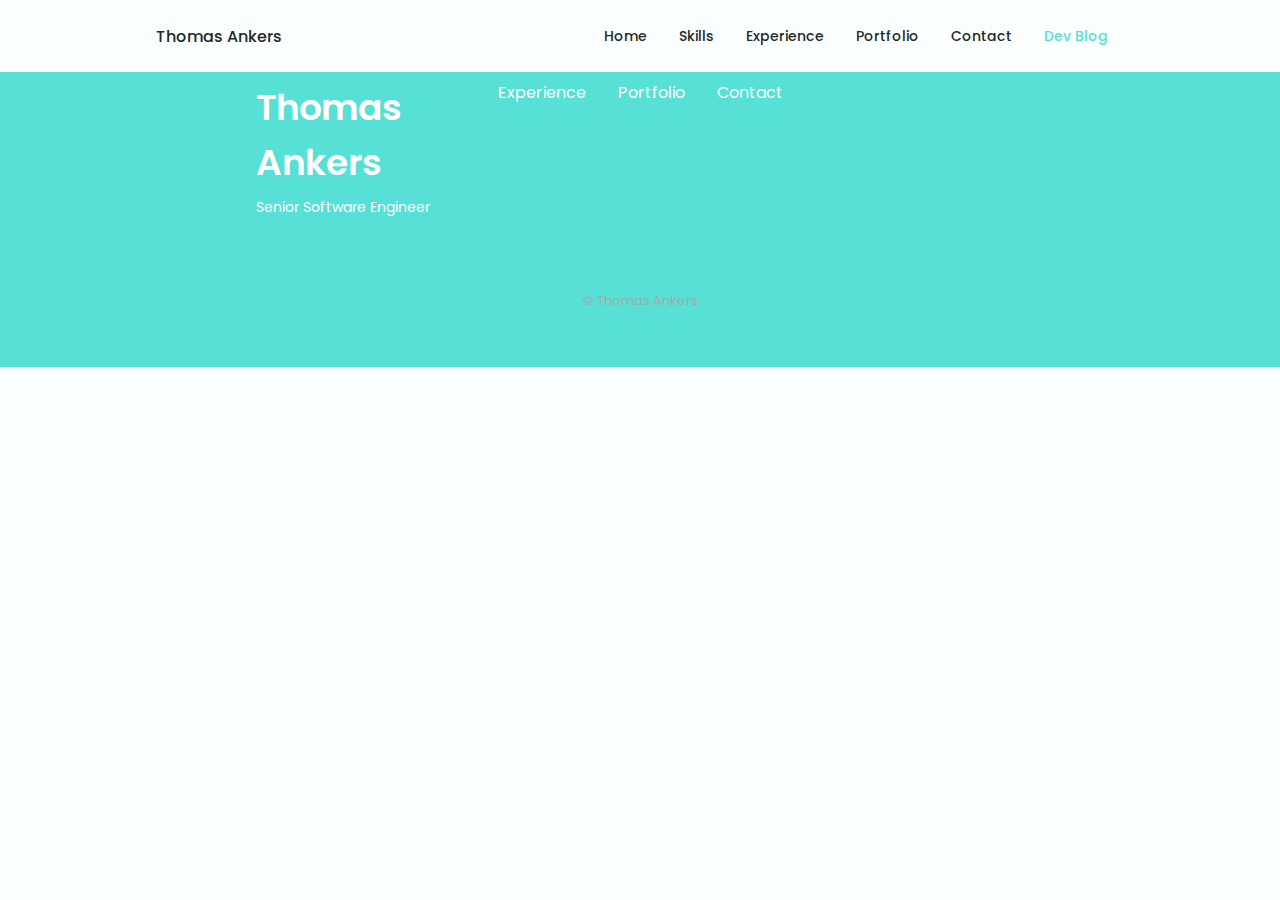
==== devblog.html @ c7f77779 "created new html page + setup nav links" ====
<!DOCTYPE html>
    <html lang="en">
    <head>
        <meta charset="UTF-8">
        <meta name="viewport" content="width=device-width, initial-scale=1.0">

        <!--==================== UNICONS ====================-->
        <link rel="stylesheet" href="https://unicons.iconscout.com/release/v4.0.0/css/line.css">
        
        <!--==================== CSS ====================-->
        <link rel="stylesheet" href="assets/css/styles.css">

        <title>Thomas Ankers</title>
    </head>
    <body>
        <!--==================== HEADER ====================-->
        <header class="header" id="header">
            <nav class="nav container">
                <a href="#" class="nav_logo">Thomas Ankers</a>

                <div class="nav_menu" id="nav-menu">
                    <ul class="nav_list grid">
                        <li class="nav_item">
                            <a href="index.html" class="nav_link">
                                <i class="uil uil-estate nav_icon"></i> Home
                            </a>
                        </li>
                        <!--<li class="nav_item">
                            <a href="#about" class="nav_link">
                                <i class="uil uil-user nav_icon"></i> About
                            </a>
                        </li>-->
                        <li class="nav_item">
                            <a href="index.html" class="nav_link">
                                <i class="uil uil-file-alt nav_icon"></i> Skills
                            </a>
                        </li>
                        <li class="nav_item">
                            <a href="index.html" class="nav_link">
                                <i class="uil uil-briefcase-alt nav_icon"></i> Experience
                            </a>
                        </li>
                        <li class="nav_item">
                            <a href="index.html" class="nav_link">
                                <i class="uil uil-laptop nav_icon"></i> Portfolio
                            </a>
                        </li>
                        <li class="nav_item">
                            <a href="index.html" class="nav_link">
                                <i class="uil uil-message nav_icon"></i> Contact
                            </a>
                        </li>
                        <li class="nav_item">
                            <a href="#" class="nav_link active-link">
                                <i class="uil uil-book-alt nav_icon"></i> Dev Blog
                            </a>
                        </li>
                    </ul>
                    <i class="uil uil-times nav_close" id="nav-close"></i>
                </div>           
                <div class="nav_btns">
                    <!-- Light/Dark mode -->
                    <i class="uil uil-moon change-theme" id="theme-button"></i>

                    <div class="nav_toggle" id="nav-toggle">
                        <i class="uil uil-apps"></i>
                    </div>
                </div>
            </nav>
        </header>

        <!--==================== MAIN ====================-->
        <main class="main">

            <!--==================== ABOUT ====================-->
            <!--
            <section class="about section" id="about">
                <h2 class="section_title">About Me</h2>
                <span class="section_subtitle">My introduction</span>

                <div class="about_container container grid">
                    <img src="assets/img/about.png" alt="" class="about_img">

                    <div class="about_data">
                        <p class="about_description">Experienced software engineer with a demonstrated history of working in the
                            computer software industry. A perfectionist who is dedicated and has a
                            willingness to excel. Strong engineering professional with a Bachelors Degree
                            focused in Computer Science.</p>
                        
                        <div class="about_info">
                            <div>
                                <span class="about_info-title">05+</span>
                                <span class="about_info-name">Years <br> experience</span>
                            </div>
                        </div>

                        <div class="about_buttons">
                            <a href="assets/pdf/CV.pdf" class="button button--flex">
                                Download CV<i class="uil uil-download-alt button_icon"></i>
                            </a>
                        </div>
                    </div>
                </div>
            </section>
        -->

        </main>

        <!--==================== FOOTER ====================-->
        <footer class="footer">
         <div class="footer_bg">
            <div class="footer_container container grid">
                <div>
                    <h1 class="footer_title">Thomas Ankers</h1>
                    <span class="footer_subtitle">Senior Software Engineer</span>
                </div>

                <ul class="footer_links">
                    <li>
                        <a href="#experience" class="footer_link">Experience</a>
                    </li>
                    <li>
                        <a href="#portfolio" class="footer_link">Portfolio</a>
                    </li>
                    <li>
                        <a href="#contact" class="footer_link">Contact</a>
                    </li>
                </ul>

                <div class="footer_socials">
                    <a href="https://www.linkedin.com/in/thomas-ankers-244437107/" target="_blank" class="footer_social">
                        <i class="uil uil-linkedin-alt"></i>
                    </a>
                    <a href="https://github.com/tom-ankers" target="_blank" class="footer_social">
                        <i class="uil uil-github-alt"></i>
                    </a>
                </div>
            </div>
            <p class="footer_copy">&#169 Thomas Ankers</p>
         </div>
        </footer>
        
        <!--==================== SCROLL TOP ====================-->
        <a href="#" class="scrollup" id="scroll-up">
            <i class="uil uil-arrow-up scrollup_icon"></i>
        </a>

        <!--==================== SWIPER JS ====================-->
        <script src=""></script>

        <!--==================== MAIN JS ====================-->
        <script src="assets/js/main.js"></script>
    </body>
</html>
---- assets/css/styles.css ----
/*==================== GOOGLE FONTS ====================*/
@import url("https://fonts.googleapis.com/css2?family=Poppins:wght@400;500;600&display=swap");

/*==================== VARIABLES CSS ====================*/
:root {
    --header-height: 3rem;

    /*========== Colors ==========*/
    /* Change favorite color */
    --hue-color: 175; /*Purple 250 - Green 142 - Blue 230 - Pink 340*/

    /* HSL color mode */
    --first-color: hsl(var(--hue-color), 69%, 61%);
    --first-color-second: hsl(var(--hue-color), 69%, 61%);
    --first-color-alt: hsl(var(--hue-color), 57%, 53%);
    --first-color-lighter: hsl(var(--hue-color), 92%, 85%);
    --title-color: hsl(var(--hue-color), 8%, 15%);
    --text-color: hsl(var(--hue-color), 8%, 45%);
    --text-color-light: hsl(var(--hue-color), 8%, 65%);
    --input-color: hsl(var(--hue-color), 70%, 96%);
    --body-color: hsl(var(--hue-color), 60%, 99%);
    --container-color: #fff;
    --scroll-bar-color: hsl(var(--hue-color), 12%, 90%);
    --scroll-thumb-color: hsl(var(--hue-color), 12%, 80%);

    /*========== Font and typography ==========*/
    --body-font: 'Poppins', sans-serif;

    /* .5rem = 8px, 1rem = 16px, 1.5rem = 24px ... */
    --big-font-size: 2rem;
    --h1-font-size: 1.5rem;
    --h2-font-size: 1.25rem;
    --h3-font-size: 1.125rem;
    --normal-font-size: .938rem;
    --small-font-size: .813rem;
    --smaller-font-size: .75rem;

    /*========== Font weight ==========*/
    --font-medium: 500;
    --font-semi-bold: 600;

    /*========== Margenes Bottom ==========*/
    /* .25rem = 4px, .5rem = 8px, .75rem = 12px ... */
    --mb-0-25: .25rem;
    --mb-0-5: .5rem;
    --mb-0-75: .75rem;
    --mb-1: 1rem;
    --mb-1-5: 1.5rem;
    --mb-2: 2rem;
    --mb-2-5: 2.5rem;
    --mb-3: 3rem;

    /*========== z index ==========*/
    --z-tooltip: 10;
    --z-fixed: 100;
    --z-modal: 1000;
}

/* Font size for large devices */
@media screen and (min-width: 968px) {
    :root {
        --big-font-size: 3rem;
        --h1-font-size: 2.25rem;
        --h2-font-size: 1.5rem;
        --h3-font-size: 1.25rem;
        --normal-font-size: 1rem;
        --small-font-size: .875rem;
        --smaller-font-size: .813rem;
    }
}

/*========== Variables Dark theme ==========*/
body.dark-theme{
   /* HSL color mode */
   --first-color-second: hsl(var(--hue-color), 30%, 8%);
   --title-color: hsl(var(--hue-color), 8%, 95%);
   --text-color: hsl(var(--hue-color), 8%, 75%);
   --input-color: hsl(var(--hue-color), 29%, 16%);
   --body-color: hsl(var(--hue-color), 28%, 12%);
   --container-color: hsl(var(--hue-color), 29%, 16%);
   --scroll-bar-color: hsl(var(--hue-color), 12%, 48%);
   --scroll-thumb-color: hsl(var(--hue-color), 12%, 36%);
}

/*========== Button Dark/Light ==========*/
.nav_btns{
  display: flex;
  align-items: center;
}

.change-theme{
  font-size: 1.25rem;
  color: var(--title-color);
  margin-right: var(--mb-1);
  cursor: pointer;
}

.change-theme:hover{
  color: var(--first-color);
}

/*==================== BASE ====================*/
* {
  box-sizing: border-box;
  padding: 0;
  margin: 0;
}

html {
  scroll-behavior: smooth;
}

body {
  margin: 0 0 var(--header-height) 0;
  font-family: var(--body-font);
  font-size: var(--normal-font-size);
  background-color: var(--body-color);
  color: var(--text-color);
}

h1, h2, h3, h4 {
  color: var(--title-color);
  font-weight: var(--font-semi-bold);
}

ul {
  list-style: none;
}

a {
  text-decoration: none;
}

img {
  max-width: 100%;
  height: auto;
}

/*==================== REUSABLE CSS CLASSES ====================*/
.section {
  padding: 2rem 0 4rem;
}

.section_title {
  font-size: var(--h1-font-size);
  color: var(--title-color);
}

.section_subtitle {
  display: block;
  font-size: var(--small-font-size);
  margin-bottom: var(--mb-3);
}

.section_title, 
.section_subtitle {
  text-align: center;
}

/*==================== LAYOUT ====================*/
.container {
  max-width: 768px;
  margin-left: var(--mb-1-5);
  margin-right: var(--mb-1-5);
}

.grid {
  display: grid;
  gap: 1.5rem;
}

.header {
  width: 100%;
  position: fixed;
  bottom: 0;
  left: 0;
  z-index: var(--z-fixed);
  background-color: var(--body-color);
}

/*==================== NAV ====================*/
.nav{
  max-width: 968px;
  height: var(--header-height);
  display: flex;
  justify-content: space-between;
  align-items: center;
}

.nav_logo,
.nav_toggle{
  color: var(--title-color);
  font-weight: var(--font-medium);
}

.nav_logo:hover{
  color: var(--first-color);
}

.nav_toggle{
  font-size: 1.1rem;
  cursor: pointer;
}

.nav_toggle:hover{
  color: var(--first-color);
}

@media screen and (max-width: 767px) {
  .nav_menu{
    position: fixed;
    bottom: -100%;
    left: 0;
    width: 100%;
    background-color: var(--body-color);
    padding: 2rem 1.5rem 4rem;
    box-shadow: 0 -1px 4px rgba(0,0,0,.15);
    border-radius: 1.5rem 1.5rem 0 0;
    transition: .3s;
  }

}

.nav_list{
  grid-template-columns: repeat(3, 1fr);
  gap: 2rem;
}

.nav_link{
  display: flex;
  flex-direction: column;
  align-items: center;
  font-size: var(--small-font-size);
  color: var(--title-color);
  font-weight: var(--font-medium);
}

.nav_link:hover{
  color: var(--first-color);
}

.nav_icon{
  font-size: 1.2rem;
}

.nav_close{
  position: absolute;
  right: 1.3rem;
  bottom: .5rem;
  font-size: 1.5rem;
  cursor: pointer;
  color: var(--first-color);
}

.nav_close:hover{
  color: var(--first-color-alt);
}

/* show menu */
.show-menu{
  bottom: 0;
}

/* Active link */
.active-link{
  color: var(--first-color);
}

/* Change background header */
.scroll-header{
  box-shadow: 0 -1px 4px rgba(0,0,0,.15);
}


/*==================== HOME ====================*/
.home_container{
  gap: 1rem;
}

.home_content{
  grid-template-columns: .5fr 3fr;
  padding-top: 3.5rem;
  align-items: center;
}

.home_social{
  display: grid;
  grid-template-columns: max-content;
  row-gap: 1rem;
}

.home_social-icon{
  font-size: 1.25rem;
  color: var(--first-color);
}

.home_social-icon:hover{
  color: var(--first-color-alt);
}

.home_blob{
  width: 200px;
  fill: var(--first-color);
}

.home_blob-img{
  width: 170px;
}

.home_data{
  grid-column: 1/3;
}

.home_title{
  font-size: var(--big-font-size);
}

.home_subtitle{
  font-size: var(--h3-font-size);
  color: var(--text-color);
  font-weight: var(--font-medium);
  margin-bottom: var(--mb-0-75);
}

.home_description{
  margin-bottom: var(--mb-2)
}

.home_scroll{
  /*display: none; */
}

.home_scroll-button{
  color: var(--first-color);
  transition: .3s;
}

.home_scroll-button:hover{
  transform: translateY(.25rem);
}

.home_scroll-mouse{
  font-size: 2rem;
}

.home_scroll-name{
  font-size: var(--small-font-size);
  color: var(--title-color);
  font-weight: var(--font-medium);
  margin-right: var(--mb-0-25);
}

.home_scroll-arrow{
  font-size: 1.25rem;
}

/*==================== BUTTONS ====================*/
.button{
  display: inline-block;
  background-color: var(--first-color);
  color: #fff;
  padding: 1rem;
  border-radius: .5rem;
  font-weight: var(--font-medium);
}

.button:hover{
  background-color: var(--first-color-alt);
}

.button_icon{
  font-size: 1.25rem;
  margin-left: var(--mb-0-5);
  transition: .3s;
}

.button--flex{
  display: inline-flex;
  align-items: center;
}

.button--small{
  padding: .75rem 1rem;
}

.button--link{
  padding: 0;
  background-color: transparent;
  color: var(--first-color);
}

.button--link:hover{
  background-color: transparent;
  color: var(--first-color-alt);
}

/*==================== ABOUT ====================*/
.about_img{
  width: 200px;
  border-radius: .5rem;
  justify-self: center;
  align-self: center;
}

.about_description{
  text-align: center;
  margin-bottom: var(--mb-2-5);
}

.about_info{
  display: flex;
  justify-content: space-evenly;
  margin-bottom: var(--mb-2-5)
}

.about_info-title{
  font-size: var(--h2-font-size);
  font-weight: var(--font-semi-bold);
  color: var(--title-color);
}

.about_info-name{
  font-size: var(--smaller-font-size);
}

.about_info-title,
.about_info-name{
  display: block;
  text-align: center;
}

.about_buttons{
  display: flex;
  justify-content: center;
}

/*==================== SKILLS ====================*/
.skills_container{
  row-gap: 0;
}

.skills_header{
  display: flex;
  align-items: center;
  margin-bottom: var(--mb-2-5);
  cursor: pointer;
}

.skills_icon,
.skills_arrow{
  font-size: 2rem;
  color: var(--first-color);
}

.skills_icon{
  margin-right: var(--mb-0-75);
}

.skills_title{
  font-size: var(--h3-font-size);
}

.skills_subtitle{
  font-size: var(--small-font-size);
  color: var(--text-color-light);
}

.skills_arrow{
  margin-left: auto;
  transition: .4s;
}

/*.skills_list{
  row-gap: 1.5rem;
  padding-left: 2.7rem;
}*/

.skills-list {
  max-width: 450px;
  width: 95%;
  margin: 0 auto;
  display: flex;
  flex-wrap: wrap;
  justify-content: center;
}

.skills-list-item {
  margin: 0.5em;
}

.skills_titles{
  display: flex;
  justify-content: space-between;
  margin-bottom: var(--mb-0-5);
}

.skills_name{
  font-size: var(--normal-font-size);
  font-weight: var(--font-medium);
}

.skills_close .skills_list{
  height: 0;
  overflow: hidden;
}

.skills_open .skills_list{
  height: max-content;
  margin-bottom: var(--mb-2-5);
}

.skills_open .skills_arrow{
  transform: rotate(-180deg);
}

/*==================== QUALIFICATION ====================*/
.qualification_tabs{
  display: flex;
  justify-content: space-evenly;
  margin-bottom: var(--mb-2);
}

.qualification_button{
  font-size: var(--h3-font-size);
  font-weight: var(--font-medium);
  cursor: pointer;
}

.qualification_button:hover{
  color: var(--first-color);
}

.qualification_icon{
  font-size: 1.8rem;
  margin-right: var(--mb-0-25);
}

.qualification_data{
  display: grid;
  grid-template-columns: 1fr max-content 1fr;
  column-gap: 1.5rem;
}

.qualification_title{
  font-size: var(--normal-font-size);
  font-weight: var(--font-medium);
}

.qualification_subtitle{
  display: inline-block;
  font-size: var(--small-font-size);
  margin-bottom: var(--mb-1);
}

.qualification_calendar{
  font-size: var(--smaller-font-size);
  color: var(--text-color-light);
}

.qualification_rounder{
  display: inline-block;
  width: 13px;
  height: 13px;
  background-color: var(--first-color);
  border-radius: 50%;
}

.qualification_line{
  display: block;
  width: 1px;
  height: 100%;
  background-color: var(--first-color);
  transform: translate(6px, -7px);
}

.qualification [data-content]{
  display: none;
}

.qualification_active[data-content]
{
  display: block;
}

.qualification_button.qualification_active{
  color: var(--first-color);
}

/*==================== EXPERIENCE ====================*/
.experience_container{
  gap: 1.5rem;
  grid-template-columns: repeat(2, 1fr);
}

.experience_content{
  position: relative;
  background-color: var(--container-color);
  padding: 3.5rem .5rem 1.25rem 1.5rem;
  border-radius: .25rem;
  box-shadow: 0 2px 4px rgba(0,0,0,.15);
  transition: .3s;
}

.experience_content:hover{
  box-shadow: 0 4px 8px rgba(0,0,0,.15)
}

.experience_icon{
  width: 50px;
  margin-bottom: var(--mb-1);
}

.experience_title{
  font-size: var(--h3-font-size);
  margin-bottom: var(--mb-1);
  font-weight: var(--font-medium);
}

.experiences_button{
  cursor: pointer;
  font-size: var(--smaller-font-size);
}

.experiences_button:hover .button_icon{
  transform: translateX(.25rem);
}

.experiences_modal{
  position: fixed;
  top: 0;
  left: 0;
  right: 0;
  bottom: 0;
  background-color: rgba(0,0,0,.5);
  display: flex;
  align-items: center;
  justify-content: center;
  padding: 0 1rem;
  z-index: var(--z-modal);
  opacity: 0;
  visibility: hidden;
  transition: .3s;
}

.experiences_model-content{
  position: relative;
  background-color: var(--container-color);
  padding: 1.5rem;
  border-radius: .5rem;
}

.experiences_modal-job{
  row-gap: 1rem;
}

.experiences_modal-job{
  display: flex;
}

.experiences_modal-title{
  font-size: var(--h3-font-size);
  font-weight: var(--font-medium);
  margin-bottom: var(--mb-1-5);
}

.experiences_modal-close{
  position: absolute;
  top: 1rem;
  right: 1rem;
  font-size: 1.5rem;
  color: var(--first-color);
  cursor: pointer;
}

/* Active Modal */
.active-modal{
  opacity: 1;
  visibility: visible;
}


/*==================== PORTFOLIO ====================*/
.project_title{
  text-align: center;
  font-size: var(--h2-font-size);
  font-weight: var(--font-semi-bold);
  color: var(--title-color);
}

.project_container{
  gap: 1.5rem;
  grid-template-columns: repeat(1, 1fr);
  margin-bottom: var(--mb-2-5);
}

.project_description{
  text-align: center;
  margin-bottom: var(--mb-2-5);
}

.project_content{
  position: relative;
  background-color: var(--container-color);
  border-radius: .25rem;
  transition: .3s;
}

/*==================== CONTACT ME ====================*/
.contact_container{
  row-gap: 3rem;
}

.contact_information{
  display: flex;
  margin-bottom: var(--mb-2);
}

.contact_icon{
  font-size: 2rem;
  color: var(--first-color);
  margin-right: var(--mb-0-75)
}

.contact_title{
  font-size: var(--h3-font-size);
  font-weight: var(--font-medium);
}

.contact_subtitle{
  font-size: var(--small-font-size);
  color: var(--text-color-light);
}

/*==================== FOOTER ====================*/
.footer{
  padding-top: 2rem;
}

.footer_container{
  row-gap: 3.5rem;
}

.footer_bg{
  background-color: var(--first-color-second);
  padding: 2rem 0 3rem;
}

.footer_title{
  font-size: var(--h1-font-size);
  margin-bottom: var(--mb-0-25);
}

.footer_subtitle{
  font-size: var(--small-font-size);
}

.footer_links{
  display: flex;
  flex-direction: column;
  row-gap: 1.5rem;
}

.footer_link:hover{
  color: var(--first-color-lighter);
}

.footer_social{
  font-size: 1.25rem;
  margin-right: var(--mb-1-5);
}

.footer_social:hover{
  color: var(--first-color-lighter);
}

.footer_copy{
  font-size: var(--smaller-font-size);
  text-align: center;
  color: var(--text-color-light);
  margin-top: var(--mb-3);
}

.footer_title,
.footer_subtitle,
.footer_link,
.footer_social{
  color: #fff;
}

/*========== SCROLL UP ==========*/
.scrollup{
  position: fixed;
  right: 1rem;
  bottom: -20%;
  background-color: var(--first-color);
  opacity: .8;
  padding: 0 .3rem;
  border-radius: .4rem;
  z-index: var(--z-tooltip);
  transition: .4s;
}

.scrollup:hover{
  background-color: var(--first-color-alt);
}

.scrollup_icon{
  font-size: 1.5rem;
  color: #fff;
}

/* Show scroll */
.show-scroll{
  bottom: 5rem;
}

/*========== SCROLL BAR ==========*/
::-webkit-scrollbar{
  width: .60rem;
  background-color: var(--scroll-bar-color);
  border-radius: .5rem;
}

::-webkit-scrollbar-thumb{
  background-color: var(--scroll-thumb-color);
  border-radius: .5rem;
}

::-webkit-scrollbar-thumb:hover{
  background-color: var(--text-color-light);
}

/*========== iFrame ==========*/
.iframe_container{
  position: relative;
  width: 100%;
  padding-bottom: 56.25%;
  height: 0;
}
.iframe_container iframe{
  position: absolute;
  top: 0;
  left: 0;
  width: 100%;
  height: 100%;
}


/*==================== MEDIA QUERIES ====================*/
/* For small devices */
@media screen and (max-width: 350px) {
  .container{
    margin-left: var(--mb-1);
    margin-right: var(--mb-1);
  }

  .nav_menu{
    padding: 2rem .25rem 4rem;
  }

  .nav_list{
    column-gap: 0;
  }
  
  .home_content{
    grid-template-columns: .25fr 3fr;
  }

  .home_blob{
    width: 180px;
  }

  .skills_title{
    font-size: var(--normal-font-size);
  }

  .qualification_data{
    gap: 5rem;
  }

  .experience_container{
    grid-template-columns: max-content;
    justify-content: center;
  }

  .experience_content{
    padding-right: 3.5rem;
  }

  .experiences_modal{
    padding: 0 .5rem;
  }
}

/* For medium devices */
@media screen and (min-width: 568px) {
  .home_content{
    grid-template-columns: max-content 1fr 1fr;
  }
  .home_data{
    grid-column: initial;
  }
  .home_img{
    order: 1;
    justify-self: center;
  }
  
  .about_container
  .skills_container
  .footer_container
  .project_container{
    grid-template-columns: repeat(2, 1fr);
  }

  .qualification_sections{
    display: grid;
    grid-template-columns: .6fr;
    justify-content: center;
  }
}

@media screen and (min-width: 768px) {
  .container{
    margin-left: auto;
    margin-right: auto;
  }
  
  body{
    margin: 0;
  }

  .section{
    padding: 6rem 0 2rem;
  }
  .section_subtitle{
    margin-bottom: 4rem;
  }

  .header{
    top: 0;
    bottom: initial;
  }

  .header,
  .main,
  .footer_container{
    padding: 0 1rem;
  }

  .nav{
    height: calc(var(--header-height) + 1.5rem);
    column-gap: 1rem;
  }
  .nav_icon,
  .nav_close,
  .nav_toggle{
    display: none;
  }
  .nav_list{
    display: flex;
    column-gap: 2rem;
  }
  .nav_menu{
    margin-left: auto;
  }
  .change-theme{
    margin: 0;
  }

  .home_container{
    row-gap: 5rem;
  }
  .home_content{
    padding-top: 5.5rem;
    column-gap: 2rem;
  }
  .home_blob{
    width: 270px;
  }
  .home_scroll{
    display: block;
  }
  .home_scroll-button{
    margin-left: 3rem;
  }

  .about_container{
    column-gap: 5rem;
  }
  .about_img{
    width: 350px;
  }
  .about_description{
    text-align: initial;
  }
  .about_info{
    justify-content: space-between;
  }
  .about_buttons{
    justify-content: initial;
  }

  .qualification_tabs{
    justify-content: center;
  }
  .qualification_button{
    margin: 0 var(--mb-1);
  }
  .qualification_sections{
    grid-template-columns: .5fr;
  }

  .experience_container{
    grid-template-columns: repeat(3, 218px);
    justify-content: center;
  }
  .experience_icon{
    font-size: 2rem;
  }
  .experience_content{
    padding: 6rem 0 2rem 2.5rem;
  }
  .experiences_model-content{
    width: 450px;
  }

  .footer_container{
    grid-template-columns: repeat(3, 1fr);
  }
  .footer_bg{
    padding: 3rem 0 3.5rem;
  }
  .footer_links{
    flex-direction: row;
    column-gap: 2rem;
  }
  .footer_socials{
    justify-self: flex-end;
  }
  .footer_copy{
    margin-top: 4.5rem;
  }
}

/* For large devices */
@media screen and (min-width: 1024px) {
  .header,
  .main,
  .footer_container{
    padding: 0;
  }
  
  .home_blob{
    width: 320px;
  }
  .home_social{
    transform: translateX(-6rem);
  }

  .experience_container{
    grid-template-columns: repeat(3, 238px);
  }
}
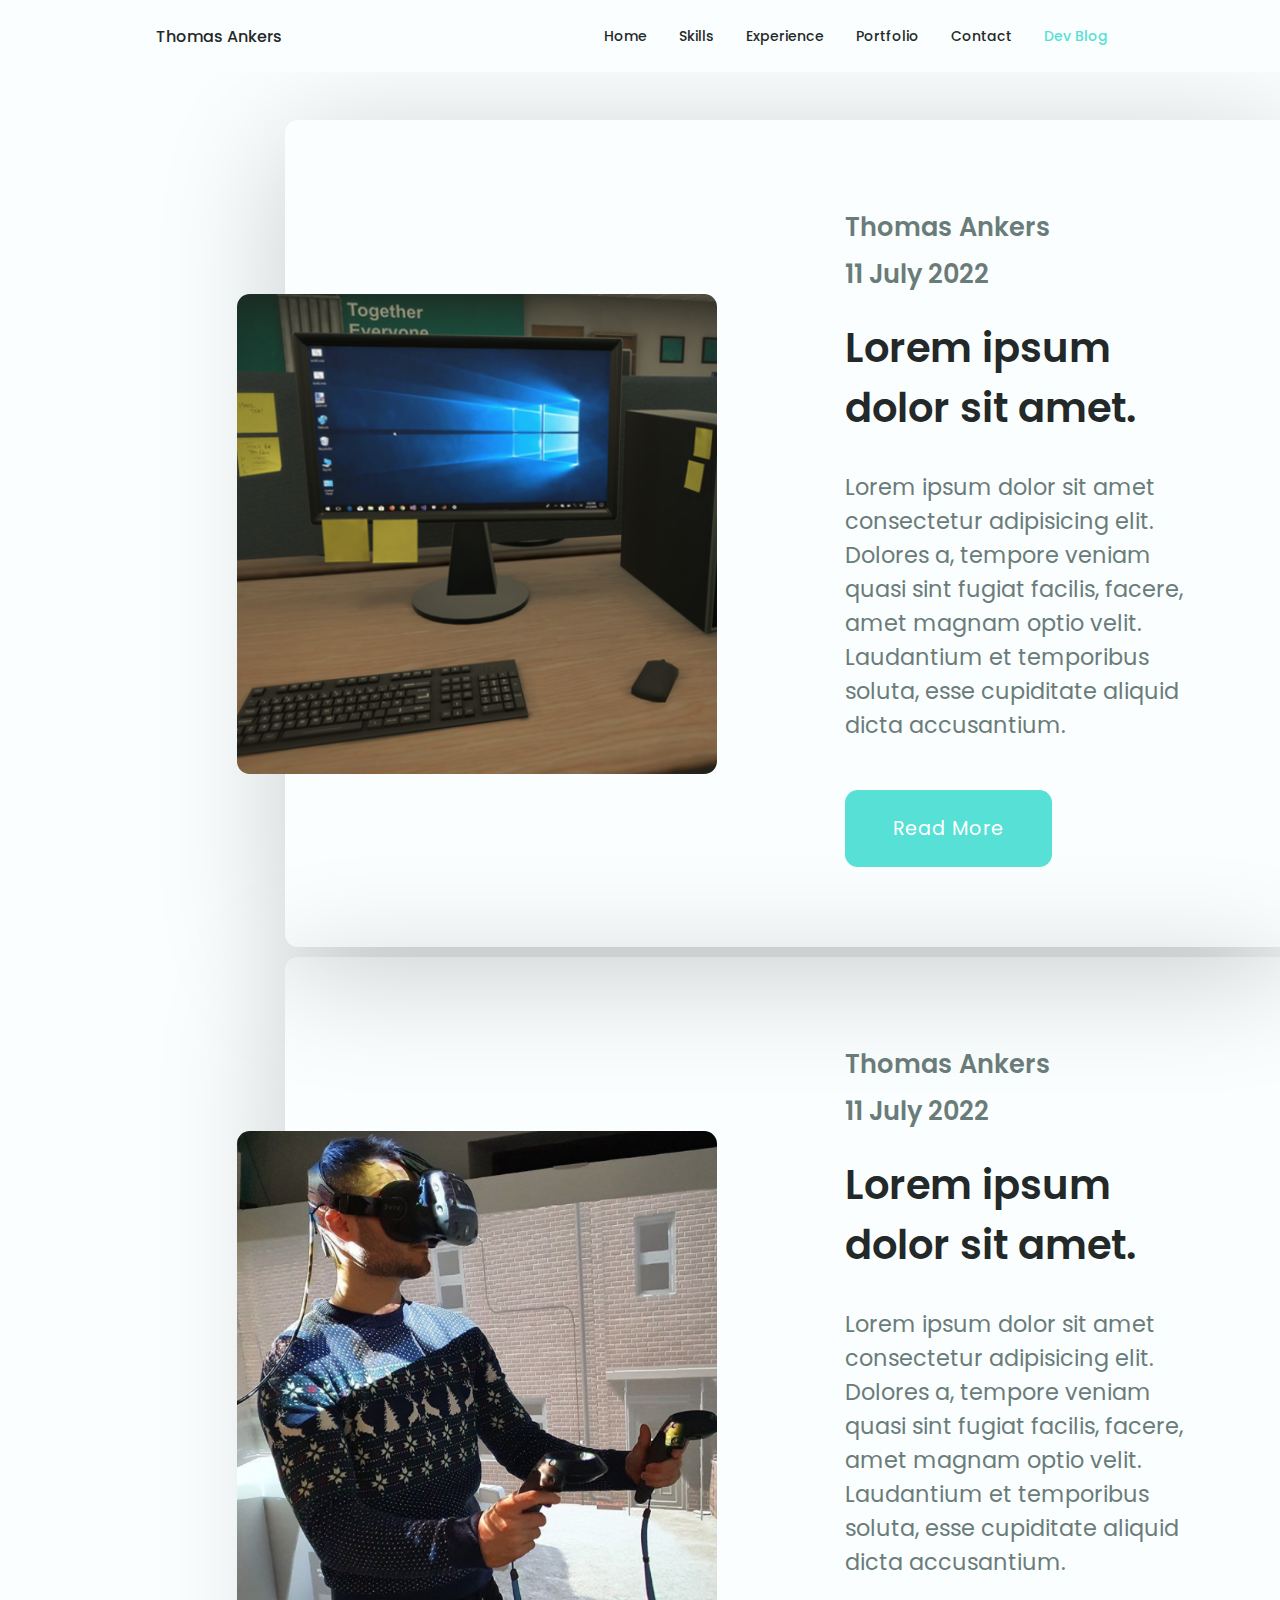
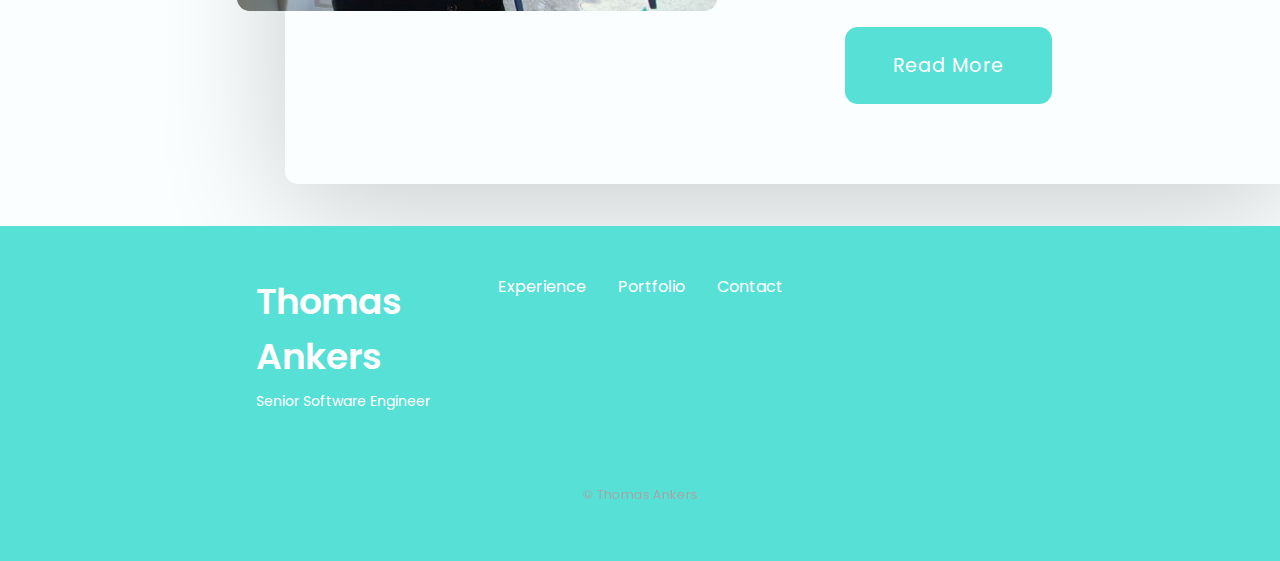
==== commit 3474fe99: "Setup devblog content and css" ====
--- a/devblog.html
+++ b/devblog.html
@@ -72,38 +72,51 @@
         <!--==================== MAIN ====================-->
         <main class="main">
 
-            <!--==================== ABOUT ====================-->
-            <!--
-            <section class="about section" id="about">
-                <h2 class="section_title">About Me</h2>
-                <span class="section_subtitle">My introduction</span>
-
-                <div class="about_container container grid">
-                    <img src="assets/img/about.png" alt="" class="about_img">
-
-                    <div class="about_data">
-                        <p class="about_description">Experienced software engineer with a demonstrated history of working in the
-                            computer software industry. A perfectionist who is dedicated and has a
-                            willingness to excel. Strong engineering professional with a Bachelors Degree
-                            focused in Computer Science.</p>
-                        
-                        <div class="about_info">
-                            <div>
-                                <span class="about_info-title">05+</span>
-                                <span class="about_info-name">Years <br> experience</span>
-                            </div>
+            <div class="blog_container">
+                <div class="blog-post">
+                    <div class="blog-post_img">
+                        <img src="assets/img/TalkOut.png"
+                            alt="">
+                    </div>
+                    <div class="blog-post_info">
+                        <div class="blog-post_date">
+                            <span>Thomas Ankers</span>
+                            <span>11 July 2022</span>
                         </div>
-
-                        <div class="about_buttons">
-                            <a href="assets/pdf/CV.pdf" class="button button--flex">
-                                Download CV<i class="uil uil-download-alt button_icon"></i>
-                            </a>
-                        </div>
+                        <h1 class="blog-post_title">Lorem ipsum dolor sit amet.</h1>
+                        <p class="blog-post_text">
+                            Lorem ipsum dolor sit amet consectetur adipisicing elit. Dolores a, tempore veniam quasi sint fugiat
+                            facilis, facere, amet magnam optio velit. Laudantium et temporibus soluta, esse cupiditate aliquid
+                            dicta
+                            accusantium.
+                        </p>
+                        <a href="#" class="blog-post_cta">Read More</a>
                     </div>
                 </div>
-            </section>
-        -->
-
+        
+                <div class="blog-post">
+                    <div class="blog-post_img">
+                        <img src="assets/img/about.png"
+                            alt="">
+                    </div>
+                    <div class="blog-post_info">
+                        <div class="blog-post_date">
+                            <span>Thomas Ankers</span>
+                            <span>11 July 2022</span>
+                        </div>
+                        <h1 class="blog-post_title">Lorem ipsum dolor sit amet.</h1>
+                        <p class="blog-post_text">
+                            Lorem ipsum dolor sit amet consectetur adipisicing elit. Dolores a, tempore veniam quasi sint fugiat
+                            facilis, facere, amet magnam optio velit. Laudantium et temporibus soluta, esse cupiditate aliquid
+                            dicta
+                            accusantium.
+                        </p>
+                        <a href="#" class="blog-post_cta">Read More</a>
+                    </div>
+                </div>
+        
+            </div>
+            
         </main>
 
         <!--==================== FOOTER ====================-->
--- a/assets/css/styles.css
+++ b/assets/css/styles.css
@@ -787,6 +787,85 @@
   color: #fff;
 }
 
+/*==================== DEV BLOG ====================*/
+.blog_container {
+  margin-top: 150px;
+}
+
+.blog-post {
+  width: 100%;
+  max-width: 98rem;
+  padding: 5rem;
+  box-shadow: 0 1.4rem 8rem rgba(0, 0, 0, 0.2);
+  display: flex;
+  align-items: center;
+  border-radius: .8rem;
+  margin: 10px;
+}
+
+.blog-post_img {
+  min-width: 35rem;
+  max-width: 35rem;
+  height: 30rem;
+  transform: translateX(-8rem);
+  position: relative;
+}
+
+.blog-post_img img {
+  width: 100%;
+  height: 100%;
+  object-fit: cover;
+  border-radius: .8rem;
+  display: block;
+}
+
+.blog-post_img img::before {
+  content: '';
+  width: 100%;
+  height: 100%;
+  position: absolute;
+  top: 0;
+  left: 0;
+  box-shadow: .5rem .5rem 3rem 1px rgba(0, 0, 0, 0.5);
+  border-radius: .8rem;
+}
+
+.blog-post_date span {
+  display: block;
+  color: var(--text-color);
+  font-size: 1.6rem;
+  font-weight: 600;
+  margin: .5rem 0;
+}
+
+.blog-post_title {
+  font-size: 2.5rem;
+  margin: 1.5rem 0 2rem;
+  color: var(--title-color)
+}
+
+.blog-post_text {
+  margin-bottom: 3rem;
+  font-size: 1.4rem;
+  color: var(--text-color);
+}
+
+.blog-post_cta {
+  display: inline-block;
+  padding: 1.5rem 3rem;
+  letter-spacing: 1px;
+  font-size: 1.2rem;
+  color: #fff;
+  text-decoration: none;
+  border-radius: .8rem;
+  background: var(--first-color);
+}
+
+.blog-post_cta:hover {
+  background: var(--first-color-alt);
+}
+
+
 /*========== SCROLL UP ==========*/
 .scrollup{
   position: fixed;
@@ -1040,7 +1119,8 @@
   .footer_copy{
     margin-top: 4.5rem;
   }
-}
+  }
+
 
 /* For large devices */
 @media screen and (min-width: 1024px) {
@@ -1060,4 +1140,62 @@
   .experience_container{
     grid-template-columns: repeat(3, 238px);
   }
+
+  .blog-post {
+        max-width: 80rem;
+    }
+  .blog-post_img {
+        min-width: 30rem;
+        max-width: 30rem;
+    }
+  .blog_container{
+        margin-top: 120px;
+        margin-left: 275px;
+    }
+}
+
+@media screen and (max-width: 1068px) {
+  .blog-post {
+      max-width: 80rem;
+  }
+  .blog-post_img {
+      min-width: 30rem;
+      max-width: 30rem;
+  }
+  .container h2 {
+      margin-top: 120px;
+      margin-left: 275px;
+  }
+}
+
+@media screen and (max-width: 868px) {
+  .blog-post {
+      max-width: 70rem;
+  }
+  .container h2 {
+      margin-top: 20px;
+      margin-left: 142px;
+  }
+}
+
+@media screen and (max-width: 768px) {
+  .blog-post {
+      padding: 2.5rem;
+      flex-direction: column;
+  }
+  .blog-post_img {
+      min-width: 100%;
+      max-width: 100%;
+      transform: translate(0, -1rem);
+  }
+  .container {
+      margin-top: auto;
+  }
+}
+
+@media screen and (max-width: 823px) {
+  .container h2 {
+      margin-top: 35px;
+      margin-left: 142px;
+  }
 }